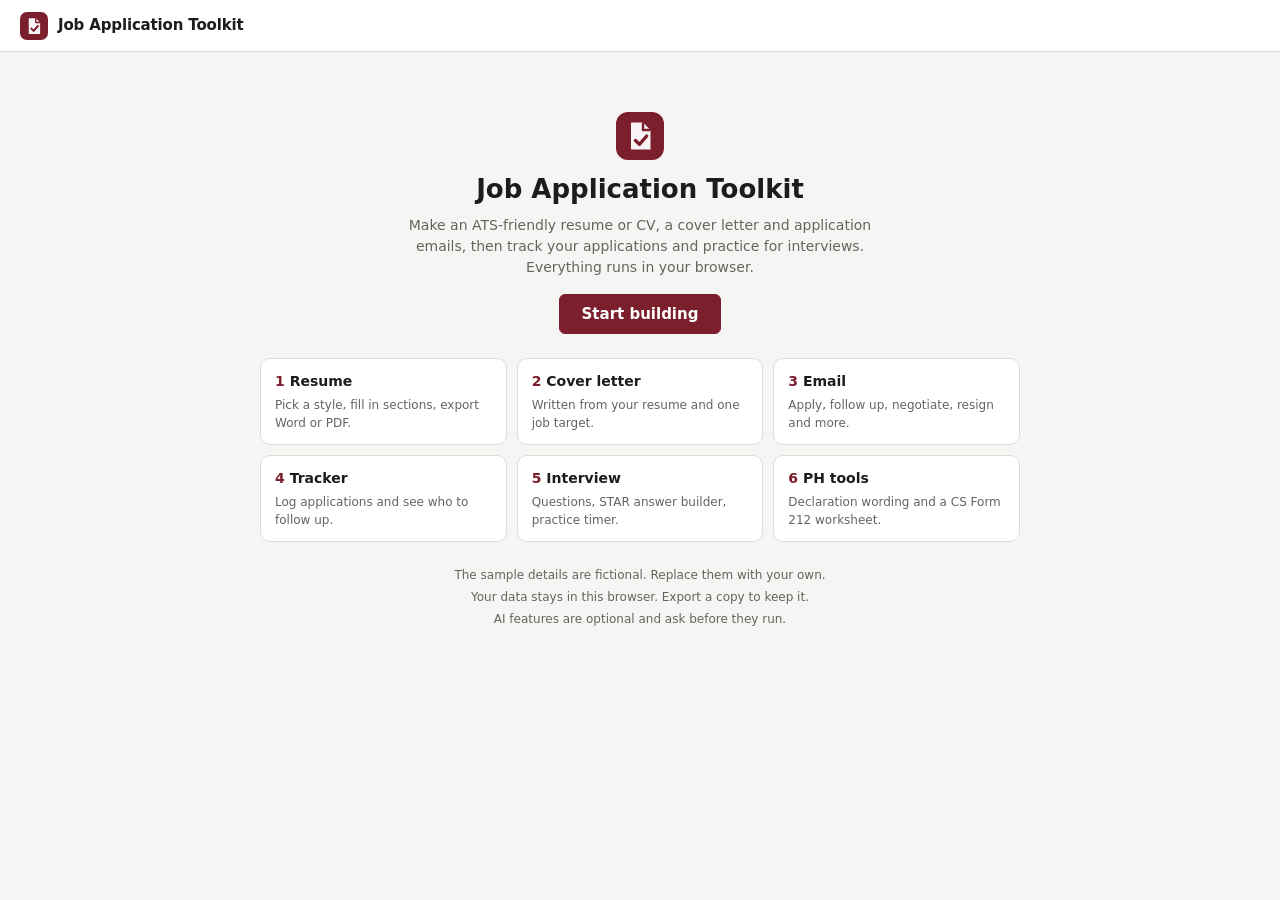
==== index.html @ 17fbb15e "added font selection and formatting options in resume builder" ====
<!DOCTYPE html>
<html lang="en">
<head>
<meta charset="utf-8">
<meta name="viewport" content="width=device-width,initial-scale=1">
<title>Job Application Toolkit</title>
<link rel="stylesheet" href="styles.css">
<link rel="icon" href="data:image/svg+xml,%3Csvg xmlns='http://www.w3.org/2000/svg' viewBox='0 0 32 32'%3E%3Crect width='32' height='32' rx='8' fill='%237a1f2b'/%3E%3Cpath d='M10 7h8l5 5v13H10z' fill='%23fff'/%3E%3Cpath d='M13 19l2.6 2.6L20.5 16' fill='none' stroke='%237a1f2b' stroke-width='2.2' stroke-linecap='round' stroke-linejoin='round'/%3E%3C/svg%3E">


</head>
<body>
<header class="top">
  <h1><svg class="logo" viewBox="0 0 32 32" width="28" height="28" aria-hidden="true"><rect width="32" height="32" rx="8" fill="var(--acc)"/><path d="M10 7h8l5 5v13H10z" fill="var(--on-acc)" opacity=".95"/><path d="M18 7v5h5" fill="none" stroke="var(--acc)" stroke-width="1.6" stroke-linejoin="round"/><path d="M13 19l2.6 2.6L20.5 16" fill="none" stroke="var(--acc)" stroke-width="2.2" stroke-linecap="round" stroke-linejoin="round"/></svg><span class="wm">Job<span> Application</span> Toolkit</span></h1>
  <nav class="tabs" id="tabs" aria-label="Sections"><button data-tab="resume" aria-current="page">Resume</button><button data-tab="cover">Cover letter</button><button data-tab="email">Email</button><button data-tab="tracker">Tracker</button><button data-tab="interview">Interview</button><button data-tab="ph">PH tools</button></nav>
  <button class="help" data-go="guide" aria-label="Open the guide">Guide</button>
</header>
<main id="paneGuide" class="wide" hidden>
  <div class="guide">
    <div class="hero">
      <svg viewBox="0 0 32 32" width="48" height="48" aria-hidden="true"><rect width="32" height="32" rx="8" fill="var(--acc)"/><path d="M10 7h8l5 5v13H10z" fill="var(--on-acc)" opacity=".95"/><path d="M18 7v5h5" fill="none" stroke="var(--acc)" stroke-width="1.6" stroke-linejoin="round"/><path d="M13 19l2.6 2.6L20.5 16" fill="none" stroke="var(--acc)" stroke-width="2.2" stroke-linecap="round" stroke-linejoin="round"/></svg>
      <h2>Job Application Toolkit</h2>
      <p>Make an ATS-friendly resume or CV, a cover letter and application emails, then track your applications and practice for interviews. Everything runs in your browser.</p>
      <button class="pri big" data-go="resume">Start building</button>
    </div>
    <ol class="tiles">
      <li><button data-go="resume"><b>Resume</b><span>Pick a style, fill in sections, export Word or PDF.</span></button></li>
      <li><button data-go="cover"><b>Cover letter</b><span>Written from your resume and one job target.</span></button></li>
      <li><button data-go="email"><b>Email</b><span>Apply, follow up, negotiate, resign and more.</span></button></li>
      <li><button data-go="tracker"><b>Tracker</b><span>Log applications and see who to follow up.</span></button></li>
      <li><button data-go="interview"><b>Interview</b><span>Questions, STAR answer builder, practice timer.</span></button></li>
      <li><button data-go="ph"><b>PH tools</b><span>Declaration wording and a CS Form 212 worksheet.</span></button></li>
    </ol>
    <ul class="notes">
      <li>The sample details are fictional. Replace them with your own.</li>
      <li>Your data stays in this browser. Export a copy to keep it.</li>
      <li>AI features are optional and ask before they run.</li>
    </ul>
  </div>
</main>
<main id="paneResume" data-view="edit" hidden>
  <div class="mtoggle" role="group" aria-label="View"><button data-view="edit" aria-pressed="true">Edit</button><button data-view="preview" aria-pressed="false">Preview</button></div>
  <div id="form"></div>
  <div class="side">
    <div class="bar"><span class="chip" id="chipR">&nbsp;</span><span class="sp"></span>
      <div class="menu"><button class="pri" data-menu aria-haspopup="true" aria-expanded="false">Export &#9662;</button><div class="pop" role="menu" hidden><button id="bDocx" role="menuitem">Word (.docx)</button><button id="bPdf" role="menuitem">PDF (.pdf)</button><button id="bTxt" role="menuitem">Plain text (.txt)</button><hr><button id="bCopy" role="menuitem">Copy text</button></div></div>
      <div class="menu"><button data-menu aria-haspopup="true" aria-expanded="false" aria-label="More actions">&#8943;</button><div class="pop" role="menu" hidden><button id="bSample" role="menuitem">Load sample</button><button id="bClear" role="menuitem">Clear all</button></div></div>
    </div>
    <div class="card checks" id="checkCard"><h2>ATS checklist</h2><div id="checks"></div>
      <details>
        <summary>Why this layout is ATS-safe</summary>
        <ul>
          <li>One column, no tables, text boxes, columns, icons, photos or graphics.</li>
          <li>Standard headings that parsers recognize (Education, Experience, Skills).</li>
          <li>Real bullets and right-aligned dates via a tab stop, not a table.</li>
          <li>Times New Roman or Arial at 11 pt, 0.75 in margins, plain text for contact details.</li>
          <li>Upload the .docx (or save it as PDF from Word) unless the employer says otherwise.</li>
        </ul>
      </details>
      <details>
        <summary>Philippine application tips</summary>
        <ul>
          <li>No photo needed. Images can break ATS parsing. If an employer asks for a 2x2 photo, attach it separately.</li>
          <li>Birth date, civil status and citizenship are common on Philippine resumes but optional. Share only what you are comfortable with.</li>
          <li>Applying to a government agency? Many require the Civil Service Commission's Personal Data Sheet (CS Form 212) in addition to a resume. Check the job posting for the current form.</li>
          <li>Letter (8.5 x 11 in, "short bond") and A4 are both common. Use what the employer asks for.</li>
        </ul>
      </details>
    </div>
    <div class="stage" id="stage"><div class="scaler" id="scaler"><div class="paper" id="paper"><div id="resume"></div><div class="pgline" id="pgline">bottom margin &mdash; page 1 ends</div></div></div></div>
  </div>
</main>
<main id="paneCover" data-view="edit" hidden>
  <div class="mtoggle" role="group" aria-label="View"><button data-view="edit" aria-pressed="true">Edit</button><button data-view="preview" aria-pressed="false">Preview</button></div>
  <div id="cForm"></div>
  <div class="side">
    <div class="bar"><span class="chip" id="chipC">&nbsp;</span><span class="sp"></span>
      <div class="menu"><button class="pri" data-menu aria-haspopup="true" aria-expanded="false">Export &#9662;</button><div class="pop" role="menu" hidden><button id="cDocx" role="menuitem">Word (.docx)</button><button id="cPdf" role="menuitem">PDF (.pdf)</button><button id="cTxt" role="menuitem">Plain text (.txt)</button><hr><button id="cCopy" role="menuitem">Copy text</button></div></div>
      <div class="menu"><button data-menu aria-haspopup="true" aria-expanded="false" aria-label="More actions">&#8943;</button><div class="pop" role="menu" hidden><button id="cSample" role="menuitem">Load sample</button><button id="cClear" role="menuitem">Clear</button></div></div>
    </div>
    <div class="card checks"><h2>Cover letter checklist</h2><div id="cChecks"></div></div>
    <div class="stage" id="cStage"><div class="scaler" id="cScaler"><div class="paper" id="cPaper"><div id="cBody"></div><div class="pgline" id="cPg">bottom margin &mdash; page 1 ends</div></div></div></div>
  </div>
</main>
<main id="paneEmail" data-view="edit" hidden>
  <div class="mtoggle" role="group" aria-label="View"><button data-view="edit" aria-pressed="true">Edit</button><button data-view="preview" aria-pressed="false">Preview</button></div>
  <div id="eForm"></div>
  <div class="side">
    <div class="bar"><span class="sp"></span>
      <button id="eCopyAll" class="pri">Copy email</button>
      <div class="menu"><button data-menu aria-haspopup="true" aria-expanded="false" aria-label="More actions">&#8943;</button><div class="pop" role="menu" hidden><button id="eCopySub" role="menuitem">Copy subject</button><button id="eCopyBody" role="menuitem">Copy body</button><button id="eTxt" role="menuitem">Download .txt</button><hr><button id="eSample" role="menuitem">Load sample</button><button id="eClear" role="menuitem">Clear</button></div></div>
    </div>
    <div class="card"><h2>Your email</h2><div id="eOut"></div></div>
    <div class="card checks"><h2>Email checklist</h2><div id="eChecks"></div></div>
  </div>
</main>
<main id="paneTracker" class="wide" hidden>
  <div style="display:flex;flex-direction:column;gap:12px">
    <div class="bar"><button id="tAdd" class="pri">+ Add application</button><span class="sp"></span>
      <div class="menu"><button data-menu aria-haspopup="true" aria-expanded="false" aria-label="More actions">More &#9662;</button><div class="pop" role="menu" hidden><button id="tFromJob" role="menuitem">Add current job target</button><button id="tSort" role="menuitem">Sort by follow-up date</button><button id="tCsv" role="menuitem">Download .csv</button><hr><button id="tSample" role="menuitem">Load sample</button><button id="tClear" role="menuitem">Clear all</button></div></div>
    </div>
    <div class="card"><h2>Overview</h2><div id="tSummary"></div></div>
    <div class="card" style="overflow:auto"><div id="tTable"></div></div>
  </div>
</main>
<main id="paneInterview" hidden>
  <div id="iForm"></div>
  <div class="side" id="iSide"></div>
</main>
<main id="panePh" hidden>
  <div id="pForm"></div>
  <div class="side" id="pSide"></div>
</main>
<input type="file" id="fImport" accept=".docx,.pdf,.txt" hidden>
<div class="toast" id="toast" role="status" aria-live="polite"></div>




<script src="jszip.min.js"></script>
<script src="jspdf.min.js"></script>
<script src="script.js"></script>
</body>
</html>
---- styles.css ----
/* Layout: slim app bar with tabs; editor column left, sticky preview/output column right; one accent, semantic colors separate. */
:root{--bg:#f5f5f3;--card:#fff;--sunk:#fafaf8;--stage:#e7e6e1;--hover:#f0efeb;--ink:#1c1c1a;--mute:#65645e;--line:#dddcd5;--acc:#7a1f2b;--acc-soft:#f6e6e8;--on-acc:#fff;--ok:#2d6a4f;--warn:#9a6700;--bad:#b42318;--due:#fff4e0;--ring:#c27c86;--shadow:0 1px 2px rgba(0,0,0,.06),0 4px 16px rgba(0,0,0,.08);color-scheme:light}
@media(prefers-color-scheme:dark){:root:not([data-theme="light"]){--bg:#161517;--card:#201f22;--sunk:#1a191c;--stage:#111012;--hover:#2a292d;--ink:#eceae6;--mute:#a09ea6;--line:#37353a;--acc:#e8a0a9;--acc-soft:#3a2428;--on-acc:#2a0d12;--ok:#5fc08f;--warn:#e0a63b;--bad:#f07a6e;--due:#3a2f1a;--ring:#a8626c;--shadow:0 1px 2px rgba(0,0,0,.4),0 4px 16px rgba(0,0,0,.5);color-scheme:dark}}
:root[data-theme="dark"]{--bg:#161517;--card:#201f22;--sunk:#1a191c;--stage:#111012;--hover:#2a292d;--ink:#eceae6;--mute:#a09ea6;--line:#37353a;--acc:#e8a0a9;--acc-soft:#3a2428;--on-acc:#2a0d12;--ok:#5fc08f;--warn:#e0a63b;--bad:#f07a6e;--due:#3a2f1a;--ring:#a8626c;--shadow:0 1px 2px rgba(0,0,0,.4),0 4px 16px rgba(0,0,0,.5);color-scheme:dark}
*{box-sizing:border-box}
[hidden]{display:none!important}
body{margin:0;background:var(--bg);color:var(--ink);font:14px/1.5 system-ui,-apple-system,"Segoe UI",Roboto,sans-serif;-webkit-font-smoothing:antialiased}
:focus-visible{outline:2px solid var(--acc);outline-offset:2px}
/* app bar */
header.top{display:flex;align-items:center;gap:24px;padding:0 20px;height:52px;background:var(--card);border-bottom:1px solid var(--line);position:sticky;top:0;z-index:10}
h1{font-size:15px;font-weight:700;margin:0;white-space:nowrap;letter-spacing:-.01em;display:flex;align-items:center;gap:10px}
.logo{flex:none;display:block}
.tabs{display:flex;gap:2px;height:100%;overflow-x:auto;scrollbar-width:none}
.tabs::-webkit-scrollbar{display:none}
.tabs button{border:0;border-bottom:2px solid transparent;border-radius:0;background:none;padding:0 12px;height:100%;font-weight:500;color:var(--mute);white-space:nowrap}
.tabs button:hover{color:var(--ink);background:none}
.tabs button[aria-current="page"]{color:var(--acc);border-bottom-color:var(--acc);font-weight:600}
/* controls */
button{font:inherit;border:1px solid var(--line);background:var(--card);border-radius:6px;padding:0 12px;min-height:32px;cursor:pointer;color:var(--ink)}
button:hover{background:var(--hover)}
button.pri{background:var(--acc);border-color:var(--acc);color:var(--on-acc);font-weight:600}
button.pri:hover{filter:brightness(1.08);background:var(--acc)}
button:disabled{opacity:.4;cursor:not-allowed}
button[data-act="add"]{border-style:dashed;color:var(--mute);width:100%;background:none}
button[data-act="add"]:hover{color:var(--ink);background:var(--hover)}
input,textarea,select{font:inherit;color:var(--ink);padding:6px 9px;min-height:34px;border:1px solid var(--line);border-radius:6px;width:100%;background:var(--card)}
textarea{resize:vertical;line-height:1.45}
input:focus,textarea:focus,select:focus{outline:2px solid var(--ring);outline-offset:0;border-color:var(--acc)}
.f{display:flex;flex-direction:column;gap:4px;font-size:12px;color:var(--mute);font-weight:500}
.f.full{grid-column:1/-1}
.grid{display:grid;grid-template-columns:1fr 1fr;gap:10px}
.hint{font-size:12px;color:var(--mute);margin:0 0 10px}
.status{font-size:12px;color:var(--mute);margin-top:8px;min-height:16px;white-space:pre-wrap}
.toolbar{display:flex;flex-wrap:wrap;gap:8px}
/* page layout */
main{display:grid;grid-template-columns:minmax(340px,460px) minmax(0,1fr);gap:20px;padding:20px;max-width:1360px;margin:0 auto;align-items:start}
main.wide{grid-template-columns:minmax(0,1fr)}
.side{display:flex;flex-direction:column;gap:12px;min-width:0}
.fmtbar{display:flex;align-items:center;gap:6px;position:sticky;top:52px;z-index:4;background:var(--bg);padding:6px 0;font-size:12px;color:var(--mute);font-weight:500}
.fmtbar button{width:32px;padding:0;color:var(--ink)}
.fmtbar small{font-size:12px;margin-left:4px}
.mtoggle{display:none;grid-column:1/-1;border:1px solid var(--line);border-radius:8px;padding:2px;background:var(--card)}
.mtoggle button{flex:1;border:0;border-radius:6px;background:none;min-height:34px;color:var(--mute);font-weight:500}
.mtoggle button[aria-pressed="true"]{background:var(--acc-soft);color:var(--acc);font-weight:600}
/* action bar + menus */
.bar{display:flex;align-items:center;gap:8px;flex-wrap:wrap;position:sticky;top:52px;z-index:5;background:var(--bg);padding:6px 0}
.bar .sp{flex:1}
.chip{font-size:12px;font-weight:600;padding:3px 10px;border-radius:999px;background:var(--acc-soft);color:var(--mute);white-space:nowrap}
.chip.ok{color:var(--ok)}.chip.bad{color:var(--bad)}.chip.warn{color:var(--warn)}
.menu{position:relative}
.pop{position:absolute;right:0;top:calc(100% + 4px);min-width:200px;background:var(--card);border:1px solid var(--line);border-radius:8px;box-shadow:var(--shadow);padding:4px;z-index:30;display:flex;flex-direction:column}
.pop button{border:0;background:none;text-align:left;border-radius:5px;padding:7px 10px;font-weight:500}
.pop button:hover{background:var(--hover)}
.pop hr{border:0;border-top:1px solid var(--line);margin:4px 0;width:100%}
/* panels and accordions */
.card,.acc{background:var(--card);border:1px solid var(--line);border-radius:10px}
.card{padding:14px 16px}
.card h2{font-size:13px;font-weight:600;margin:0 0 10px}
#form,#cForm,#eForm,#iForm,#pForm,#iSide,#pSide{display:flex;flex-direction:column;gap:10px}
.acc>summary{list-style:none;display:flex;align-items:center;gap:8px;padding:11px 14px;cursor:pointer;font-size:13px;font-weight:600;border-radius:10px;user-select:none}
.acc>summary::-webkit-details-marker{display:none}
.acc>summary::before{content:"";width:7px;height:7px;border-right:2px solid var(--mute);border-bottom:2px solid var(--mute);transform:rotate(-45deg);transition:transform .15s;flex:none;margin:0 3px 0 2px}
.acc[open]>summary::before{transform:rotate(45deg)}
.acc>summary:hover{background:var(--hover)}
.acc>summary .meta{margin-left:auto;font-weight:500;font-size:12px;color:var(--mute);background:var(--acc-soft);border-radius:999px;padding:0 8px}
.acc>.body{padding:2px 14px 14px;display:flex;flex-direction:column;gap:10px}
.acc>.body>*{margin:0}
.acc>.body .hint{margin:0}
.entry{border:1px solid var(--line);border-radius:8px;padding:10px;background:var(--sunk)}
.ehead{display:flex;justify-content:space-between;align-items:center;margin-bottom:8px;font-size:12px;color:var(--mute);gap:8px}
.ehead strong{color:var(--ink);overflow:hidden;text-overflow:ellipsis;white-space:nowrap;font-size:13px}
.mini{display:flex;gap:2px;flex:none}
.mini button{width:28px;min-height:28px;padding:0;border-color:transparent;background:none;color:var(--mute);font-size:15px;line-height:1}
.mini button:hover{background:var(--hover);color:var(--ink)}
details:not(.acc){font-size:12px;color:var(--mute)}
details:not(.acc)>summary{cursor:pointer;padding:3px 0}
details ul{margin:6px 0 0;padding-left:18px}
/* checklist */
.checks ul{list-style:none;margin:0;padding:0;font-size:13px}
.checks li{display:flex;gap:8px;padding:3px 0}
.checks .dot{flex:none;width:18px;height:18px;border-radius:50%;color:var(--card);font-size:11px;font-weight:700;display:grid;place-items:center;margin-top:1px}
.dot.ok{background:var(--ok)}.dot.warn{background:var(--warn)}.dot.bad{background:var(--bad)}
.checks .okline{display:flex;gap:8px;align-items:center;font-size:13px;margin:0}
.checks details{margin-top:6px}
/* paper preview (always a white sheet) */
.stage{background:var(--stage);border-radius:10px;padding:12px;overflow:hidden}
.scaler{position:relative}
.paper{padding:72px;background:#fff;box-shadow:0 1px 6px rgba(0,0,0,.25);font-family:var(--rfont,"Times New Roman",Times,"Liberation Serif",serif);font-size:11pt;line-height:1.15;color:#000;position:absolute;top:0;left:0;transform-origin:0 0}
.pgline{position:absolute;left:0;right:0;border-top:1px dashed #c9c6bb;font:10px system-ui,sans-serif;color:#a5a298;text-align:right;padding:1px 8px 0}
.pgline.over{border-color:#b42318;color:#b42318}
.r-name{text-align:center;font-weight:700;font-size:14pt}
.r-contact{text-align:center;font-size:10pt}
.r-h{font-weight:700;border-bottom:1px solid #000;margin:8pt 0 2pt}
.r-entry{margin-top:4pt}
.r-row{display:flex;justify-content:space-between;gap:12px}
.r-row span:last-child{white-space:nowrap;text-align:right}
.r-entry ul{margin:0;padding-left:18pt}
.r-skill{margin-top:1pt}
.r-foot{margin-top:8pt;font-style:italic;font-size:10pt}
.l-date{margin-top:12pt}.l-rec{margin-top:12pt}.l-sal{margin-top:12pt}.l-p{margin-top:8pt}.l-close{margin-top:12pt}.l-sig{margin-top:24pt}
/* email, tracker, interview */
.mail{border:1px solid var(--line);border-radius:8px;background:var(--card);overflow:hidden}
.mrow{padding:8px 12px;border-bottom:1px solid var(--line);font-size:13px;word-break:break-word}
.mbody{padding:12px;white-space:pre-wrap;font-size:14px;line-height:1.55}
.tt{width:100%;border-collapse:collapse;font-size:13px}
.tt th{text-align:left;font-size:11px;font-weight:600;color:var(--mute);padding:6px;border-bottom:1px solid var(--line);white-space:nowrap}
.tt td{padding:4px;border-bottom:1px solid var(--line);vertical-align:middle}
.tt input,.tt select{padding:4px 6px;font-size:13px;min-height:30px}
.tt tr.due td{background:var(--due)}
.badge{display:inline-block;font-size:11px;font-weight:600;padding:1px 8px;border-radius:999px;background:var(--acc-soft);color:var(--acc);white-space:nowrap}
.badge.due{background:var(--due);color:var(--warn)}
.chips{display:flex;flex-wrap:wrap;gap:6px}
.pre{white-space:pre-wrap;font:12px/1.5 ui-monospace,Menlo,Consolas,monospace;background:var(--sunk);border:1px solid var(--line);border-radius:6px;padding:10px;max-height:420px;overflow:auto}
.qcard{border:1px solid var(--line);border-radius:8px;padding:10px;margin-bottom:8px;background:var(--sunk)}
.qcard .cat{font-size:11px;color:var(--acc);font-weight:600}
.qcard .q{font-weight:600;margin:2px 0}
.qcard .tip{font-size:13px;color:var(--mute)}
.big{font-size:18px;font-weight:600;line-height:1.35}
.timer{font:600 22px ui-monospace,Menlo,monospace;font-variant-numeric:tabular-nums}
.toast{position:fixed;bottom:20px;left:50%;transform:translateX(-50%);background:var(--ink);color:var(--bg);padding:9px 16px;border-radius:8px;font-size:13px;opacity:0;pointer-events:none;transition:opacity .2s;z-index:50;max-width:calc(100vw - 32px)}
.toast.show{opacity:1}
.help{margin-left:auto}
.guide{max-width:760px;margin:24px auto;display:flex;flex-direction:column;gap:24px}
.guide .hero{display:flex;flex-direction:column;align-items:center;text-align:center;gap:10px;padding:16px 0 0}
.guide .hero h2{font-size:26px;line-height:1.2;margin:4px 0 0;text-wrap:balance}
.guide .hero p{margin:0 0 6px;color:var(--mute);max-width:56ch}
button.big{min-height:40px;padding:0 22px;font-size:15px}
.tiles{list-style:none;margin:0;padding:0;display:grid;grid-template-columns:repeat(3,1fr);gap:10px;counter-reset:s}
.tiles li{counter-increment:s}
.tiles button{width:100%;height:100%;text-align:left;display:flex;flex-direction:column;gap:4px;padding:12px 14px;border-radius:10px;min-height:0}
.tiles button b::before{content:counter(s) "  ";color:var(--acc)}
.tiles button span{font-size:12px;color:var(--mute)}
.notes{list-style:none;margin:0;padding:0;display:flex;flex-direction:column;gap:4px;font-size:12px;color:var(--mute);text-align:center}
.landing .tabs,.landing .help{display:none}
@media(max-width:700px){.tiles{grid-template-columns:1fr 1fr}}
@media(max-width:420px){.tiles{grid-template-columns:1fr}}
.overlay{position:fixed;inset:0;background:rgba(0,0,0,.45);display:grid;place-items:center;z-index:60;padding:16px}
.dlg{background:var(--card);border:1px solid var(--line);border-radius:12px;padding:20px;max-width:420px;width:100%;box-shadow:var(--shadow);display:flex;flex-direction:column;gap:12px}
.dlg h2{margin:0;font-size:16px}.dlg p{margin:0}
a.btn{display:inline-flex;align-items:center;min-height:32px;padding:0 12px;border:1px solid var(--line);border-radius:6px;color:var(--ink);text-decoration:none;font-weight:500;background:var(--card)}
button.danger{background:var(--bad);border-color:var(--bad);color:#fff;font-weight:600}
button.danger:hover{background:var(--bad);filter:brightness(1.1)}
a.btn.pri{background:var(--acc);border-color:var(--acc);color:var(--on-acc);font-weight:600}
@media(prefers-reduced-motion:reduce){*{transition:none!important}}
@media(max-width:900px){
  header.top{gap:12px;padding:0 16px}
  main{grid-template-columns:minmax(0,1fr);padding:16px;gap:12px}
  .mtoggle{display:flex}
  main[data-view="edit"]>.side{display:none}
  main[data-view="preview"]>#form,main[data-view="preview"]>#cForm,main[data-view="preview"]>#eForm{display:none}
  h1 .wm span{display:none}
}
@media(max-width:560px){.grid{grid-template-columns:1fr}input,textarea,select{font-size:16px}}
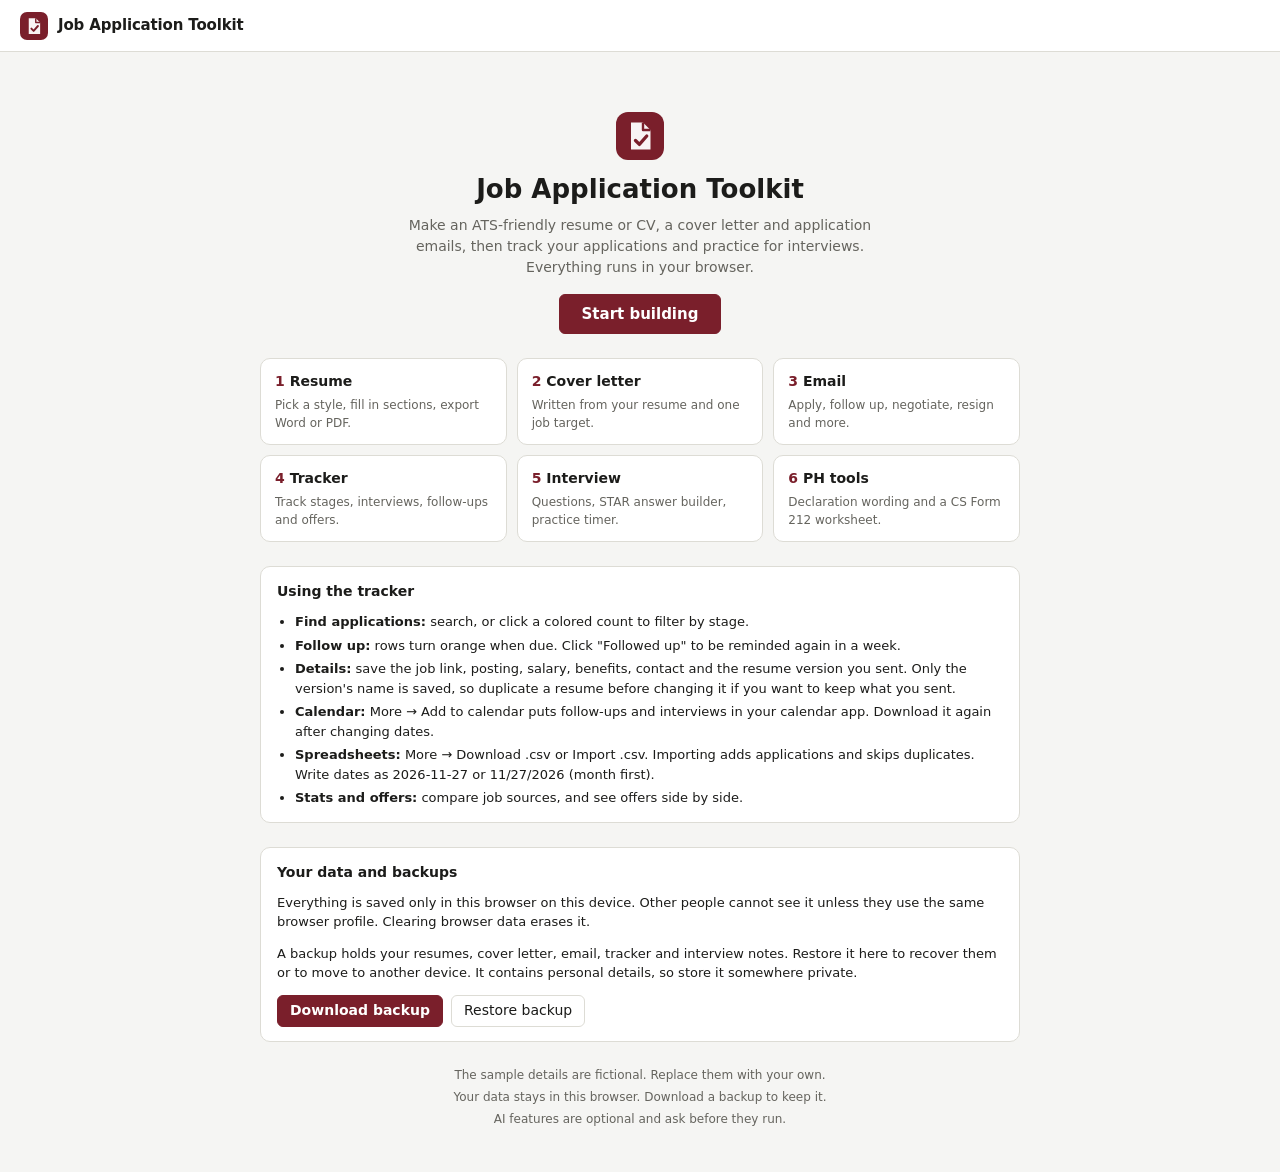
==== commit 48384083: "feat: enhance tracker with detailed offers comparison and backup functionality" ====
--- a/index.html
+++ b/index.html
@@ -27,13 +27,28 @@
       <li><button data-go="resume"><b>Resume</b><span>Pick a style, fill in sections, export Word or PDF.</span></button></li>
       <li><button data-go="cover"><b>Cover letter</b><span>Written from your resume and one job target.</span></button></li>
       <li><button data-go="email"><b>Email</b><span>Apply, follow up, negotiate, resign and more.</span></button></li>
-      <li><button data-go="tracker"><b>Tracker</b><span>Log applications and see who to follow up.</span></button></li>
+      <li><button data-go="tracker"><b>Tracker</b><span>Track stages, interviews, follow-ups and offers.</span></button></li>
       <li><button data-go="interview"><b>Interview</b><span>Questions, STAR answer builder, practice timer.</span></button></li>
       <li><button data-go="ph"><b>PH tools</b><span>Declaration wording and a CS Form 212 worksheet.</span></button></li>
     </ol>
+    <section class="card gcard"><h2>Using the tracker</h2>
+      <ul>
+        <li><b>Find applications:</b> search, or click a colored count to filter by stage.</li>
+        <li><b>Follow up:</b> rows turn orange when due. Click "Followed up" to be reminded again in a week.</li>
+        <li><b>Details:</b> save the job link, posting, salary, benefits, contact and the resume version you sent. Only the version's name is saved, so duplicate a resume before changing it if you want to keep what you sent.</li>
+        <li><b>Calendar:</b> More &rarr; Add to calendar puts follow-ups and interviews in your calendar app. Download it again after changing dates.</li>
+        <li><b>Spreadsheets:</b> More &rarr; Download .csv or Import .csv. Importing adds applications and skips duplicates. Write dates as 2026-11-27 or 11/27/2026 (month first).</li>
+        <li><b>Stats and offers:</b> compare job sources, and see offers side by side.</li>
+      </ul>
+    </section>
+    <section class="card gcard"><h2>Your data and backups</h2>
+      <p>Everything is saved only in this browser on this device. Other people cannot see it unless they use the same browser profile. Clearing browser data erases it.</p>
+      <p>A backup holds your resumes, cover letter, email, tracker and interview notes. Restore it here to recover them or to move to another device. It contains personal details, so store it somewhere private.</p>
+      <div class="toolbar"><button id="gBackup" class="pri">Download backup</button><button id="gRestore">Restore backup</button></div>
+    </section>
     <ul class="notes">
       <li>The sample details are fictional. Replace them with your own.</li>
-      <li>Your data stays in this browser. Export a copy to keep it.</li>
+      <li>Your data stays in this browser. Download a backup to keep it.</li>
       <li>AI features are optional and ask before they run.</li>
     </ul>
   </div>
@@ -96,11 +111,13 @@
 </main>
 <main id="paneTracker" class="wide" hidden>
   <div style="display:flex;flex-direction:column;gap:12px">
-    <div class="bar"><button id="tAdd" class="pri">+ Add application</button><span class="sp"></span>
-      <div class="menu"><button data-menu aria-haspopup="true" aria-expanded="false" aria-label="More actions">More &#9662;</button><div class="pop" role="menu" hidden><button id="tFromJob" role="menuitem">Add current job target</button><button id="tSort" role="menuitem">Sort by follow-up date</button><button id="tCsv" role="menuitem">Download .csv</button><hr><button id="tSample" role="menuitem">Load sample</button><button id="tClear" role="menuitem">Clear all</button></div></div>
+    <div class="bar"><button id="tAdd" class="pri">+ Add application</button><input type="search" id="tSearch" placeholder="Search applications" aria-label="Search applications" autocomplete="off"><span class="sp"></span>
+      <div class="menu"><button data-menu aria-haspopup="true" aria-expanded="false" aria-label="More actions">More &#9662;</button><div class="pop" role="menu" hidden><button id="tFromJob" role="menuitem">Add current job target</button><button id="tSort" role="menuitem">Sort by follow-up date</button><button id="tIcs" role="menuitem">Add to calendar (.ics)</button><button id="tCsv" role="menuitem">Download .csv</button><button id="tImport" role="menuitem">Import .csv</button><hr><button id="tSample" role="menuitem">Load sample</button><button id="tClear" role="menuitem">Clear all</button></div></div>
     </div>
     <div class="card"><h2>Overview</h2><div id="tSummary"></div></div>
-    <div class="card" style="overflow:auto"><div id="tTable"></div></div>
+    <details class="card" id="tStatsCard"><summary>Stats by job source</summary><div id="tStats"></div></details>
+    <details class="card" id="tOffersCard"><summary>Compare offers</summary><div id="tOffers"></div></details>
+    <div class="card" id="tCard"><div id="tTable"></div></div>
   </div>
 </main>
 <main id="paneInterview" hidden>
@@ -112,6 +129,8 @@
   <div class="side" id="pSide"></div>
 </main>
 <input type="file" id="fImport" accept=".docx,.pdf,.txt" hidden>
+<input type="file" id="fCsv" accept=".csv,text/csv" hidden>
+<input type="file" id="fRestore" accept=".json,application/json" hidden>
 <div class="toast" id="toast" role="status" aria-live="polite"></div>
 
 
--- a/styles.css
+++ b/styles.css
@@ -102,11 +102,6 @@
 .mail{border:1px solid var(--line);border-radius:8px;background:var(--card);overflow:hidden}
 .mrow{padding:8px 12px;border-bottom:1px solid var(--line);font-size:13px;word-break:break-word}
 .mbody{padding:12px;white-space:pre-wrap;font-size:14px;line-height:1.55}
-.tt{width:100%;border-collapse:collapse;font-size:13px}
-.tt th{text-align:left;font-size:11px;font-weight:600;color:var(--mute);padding:6px;border-bottom:1px solid var(--line);white-space:nowrap}
-.tt td{padding:4px;border-bottom:1px solid var(--line);vertical-align:middle}
-.tt input,.tt select{padding:4px 6px;font-size:13px;min-height:30px}
-.tt tr.due td{background:var(--due)}
 .badge{display:inline-block;font-size:11px;font-weight:600;padding:1px 8px;border-radius:999px;background:var(--acc-soft);color:var(--acc);white-space:nowrap}
 .badge.due{background:var(--due);color:var(--warn)}
 .chips{display:flex;flex-wrap:wrap;gap:6px}
@@ -151,3 +146,139 @@
   h1 .wm span{display:none}
 }
 @media(max-width:560px){.grid{grid-template-columns:1fr}input,textarea,select{font-size:16px}}
+/* Tracker status filters. --neon is the bright color; --ink-on is the darker text that stays readable on white. */
+.chips button.badge{--neon:#f5f5f5;--ink-on:#333333;--chip-text:var(--ink-on);--chip-line:var(--neon);min-height:28px;padding:0 10px;font-family:inherit;color:var(--chip-text);border:1px solid var(--chip-line);background:color-mix(in srgb,var(--neon) 14%,transparent)}
+.tt select[data-status]{--neon:#a8b8c8;--ink-on:#40525f;--chip-text:var(--ink-on);color:var(--chip-text);border-color:var(--neon);background-color:color-mix(in srgb,var(--neon) 9%,var(--card));font-weight:600}
+.tt select[data-status] option{color:var(--ink);background:var(--card);font-weight:400}
+.chips [data-tf="all"]{--chip-line:#9a9a9a}
+.tt select[data-status="Wishlist"],.chips button.badge[data-tf="Wishlist"]{--neon:#b388ff;--ink-on:#5b2db8}
+.tt select[data-status="Applied"],.chips button.badge[data-tf="Applied"]{--neon:#3da9ff;--ink-on:#0a529b}
+.tt select[data-status="Assessment"],.chips button.badge[data-tf="Assessment"]{--neon:#00e5ff;--ink-on:#00606e}
+.tt select[data-status="Interview"],.chips button.badge[data-tf="Interview"]{--neon:#fff03d;--ink-on:#665700}
+.tt select[data-status="Final interview"],.chips button.badge[data-tf="Final interview"]{--neon:#ff4fd8;--ink-on:#9c1079}
+.tt select[data-status="Offer"],.chips button.badge[data-tf="Offer"]{--neon:#39ff14;--ink-on:#12610a}
+.tt select[data-status="Rejected"],.chips button.badge[data-tf="Rejected"]{--neon:#ff4d6a;--ink-on:#a80026}
+.tt select[data-status="Withdrawn"],.chips button.badge[data-tf="Withdrawn"]{--neon:#a8b8c8;--ink-on:#40525f}
+.chips button.badge[data-tf="due"]{--neon:#ff9100;--ink-on:#824100}
+.chips button.badge.zero{border-color:color-mix(in srgb,var(--chip-line) 45%,transparent);background:color-mix(in srgb,var(--neon) 7%,transparent)}
+.chips button.badge:hover{border-color:var(--chip-line);background:color-mix(in srgb,var(--neon) 28%,transparent)}
+.chips button.badge[aria-pressed="true"]{background:var(--neon);color:#111;border-color:var(--chip-text);box-shadow:0 0 0 1px var(--chip-text),0 0 8px var(--neon)}
+@media(prefers-color-scheme:dark){:root:not([data-theme="light"]) .chips button.badge,:root:not([data-theme="light"]) .tt select[data-status]{--chip-text:var(--neon);--chip-line:var(--neon)}}
+:root[data-theme="dark"] .chips button.badge,:root[data-theme="dark"] .tt select[data-status]{--chip-text:var(--neon);--chip-line:var(--neon)}
+/* ===== Tracker layout. Spacing: 8px inside groups, 12px between groups, 16px card padding. ===== */
+#paneTracker .card{padding:16px}
+#paneTracker .bar button,#tSearch{height:36px;min-height:36px}
+#tSearch{width:260px;max-width:100%}
+.upcoming{margin-bottom:12px;font-size:13px}
+.upcoming ul{list-style:none;margin:4px 0 0;padding:0}
+#tSummary>.hint{margin:12px 0 0}
+#tStatsCard>summary{cursor:pointer;font-size:13px;font-weight:600}
+#tStatsCard[open]>summary{margin-bottom:12px}
+#tStats>.hint:not(:only-child){margin-top:12px!important}
+.stats-wrap{overflow-x:auto}
+.stats{width:100%;table-layout:fixed;border-collapse:collapse;font-size:13px}
+.stats th,.stats td{padding:6px 8px;border-bottom:1px solid var(--line);text-align:right;vertical-align:top}
+.stats th:first-child{width:32%;padding-left:0;text-align:left;overflow-wrap:anywhere}
+.stats th:last-child,.stats td:last-child{padding-right:0}
+.stats thead th{font-size:11px;color:var(--mute)}
+.stats tfoot th,.stats tfoot td{font-weight:700;border-bottom:0}
+.stats small{color:var(--mute);white-space:nowrap}
+/* Applications: fields share one set of columns, and the buttons get their own line underneath. */
+#tTable>.hint:only-child{margin:0}
+.tt,.tt thead,.tt tbody{display:block;width:100%;font-size:13px}
+.tt tr{display:grid;grid-template-columns:minmax(0,1.2fr) minmax(0,1.2fr) 148px 200px 148px minmax(256px,1.4fr);gap:8px;align-items:start}
+.tt th{padding:0 0 8px;text-align:left;font-size:11px;font-weight:600;color:var(--mute);white-space:nowrap}
+.tt th:last-child{display:none}
+.tt thead tr{padding:0 8px;border-bottom:1px solid var(--line)}
+.tt td{display:block;min-width:0;padding:0}
+.tt input,.tt select{height:34px;min-height:34px;padding:4px 8px;font-size:13px}
+.tt input[type="datetime-local"]{display:block;margin-top:8px}
+.tt tbody tr{padding:12px 8px;border-bottom:1px solid var(--line)}
+.tt tbody tr:last-child{border-bottom:0}
+.tt tbody tr.due{background:var(--due)}
+.tt td.c-actions{grid-column:1/-1;display:grid;grid-template-columns:subgrid}
+/* The buttons sit under Notes and share its width. Details takes only the space the others leave. */
+.t-actions{grid-column:1/-1;display:grid;grid-template-columns:subgrid;align-items:center;gap:8px}
+.t-btns{grid-column:6;grid-row:1;display:grid;grid-template-columns:minmax(0,1fr) max-content 34px;gap:8px}
+.t-actions button{white-space:nowrap;height:34px;padding:0 8px;font-size:13px}
+.t-actions [data-ta="del"]{padding:0}
+.t-due{grid-column:1/5;grid-row:1;display:flex;flex-wrap:wrap;align-items:center;gap:8px}
+.tt tbody tr:has(+tr.t-det){border-bottom:0}
+.tt tbody tr.t-det{display:block;padding:16px;background:var(--sunk)}
+.t-det .grid{grid-template-columns:repeat(3,minmax(0,1fr));gap:12px}
+.t-det .grid>.full{grid-column:1/-1}
+.t-det textarea{height:auto}
+.t-link:empty{display:none}
+@media(max-width:1100px){
+  .tt tr{grid-template-columns:minmax(0,1fr) minmax(0,1fr) 132px 192px 132px minmax(256px,1fr)}
+}
+@media(max-width:980px){
+  #paneTracker .chips{display:grid;grid-template-columns:repeat(5,minmax(0,1fr));gap:8px}
+}
+/* The interview time sits on the same line as the buttons, so every row is the same height.
+   The "Follow up now" message and the buttons leave the Status column free for it. */
+@media(min-width:1041px){
+  .tt tbody tr:has([data-t="interview"])>td:nth-child(1){grid-column:1;grid-row:1}
+  .tt tbody tr:has([data-t="interview"])>td:nth-child(2){grid-column:2;grid-row:1}
+  .tt tbody tr:has([data-t="interview"])>td:nth-child(3){grid-column:3;grid-row:1}
+  .tt tbody tr:has([data-t="interview"])>td:nth-child(5){grid-column:5;grid-row:1}
+  .tt tbody tr:has([data-t="interview"])>td:nth-child(6){grid-column:6;grid-row:1}
+  .tt tbody tr:has([data-t="interview"])>.c-status{grid-column:4;grid-row:1/span 2}
+  .tt tbody tr:has([data-t="interview"])>.c-actions{grid-column:1/-1;grid-row:2;pointer-events:none}
+  .tt tbody tr:has([data-t="interview"])>.c-actions :is(.t-due,.t-btns){pointer-events:auto}
+  .t-due{grid-column:1/4}
+}
+/* Narrow screens: each application becomes a card, so nothing scrolls sideways. */
+@media(max-width:1040px){
+  #paneTracker .bar .sp{order:1}
+  #paneTracker .bar .menu{order:2}
+  #tCard:has(.tt){padding:0;border:0;background:none}
+  .tt thead{display:none}
+  .tt tbody tr:not(.t-det){grid-template-columns:minmax(0,1fr) minmax(0,1fr);gap:12px;padding:16px;border:1px solid var(--line);border-radius:10px;margin-top:12px;background:var(--card)}
+  .tt tbody tr:first-child:not(.t-det){margin-top:0}
+  .tt tbody tr.due:not(.t-det){background:var(--due)}
+  .tt td[data-label]::before{content:attr(data-label);display:block;margin-bottom:4px;font-size:11px;font-weight:600;color:var(--mute)}
+  .tt td.c-wide{grid-column:1/-1}
+  /* Status comes before the two dates, so the dates sit side by side. */
+  .tt td.c-applied,.tt td.c-follow{order:1}
+  .tt td.c-wide:nth-child(n+6){order:2}
+  .tt input,.tt select{height:40px;min-height:40px;font-size:16px}
+  .t-actions button{height:40px;min-height:40px}
+  .tt td.c-actions{display:block}
+  .t-actions{display:flex;flex-direction:column;align-items:stretch}
+  .t-btns{grid-template-columns:104px max-content 40px;justify-content:end}
+  .t-due:empty{display:none}
+  .t-det .grid{grid-template-columns:minmax(0,1fr) minmax(0,1fr)}
+  .tt tbody tr.t-det{border:1px solid var(--line);border-top:0;border-radius:0 0 10px 10px}
+  .tt tbody tr:has(+tr.t-det):not(.t-det){border-radius:10px 10px 0 0;border-bottom:1px solid var(--line)}
+}
+@media(max-width:560px){
+  #tSearch{order:3;flex-basis:100%}
+  #paneTracker .chips{grid-template-columns:minmax(0,1fr) minmax(0,1fr)}
+  .t-det .grid{grid-template-columns:minmax(0,1fr)}
+  .stats{table-layout:auto;font-size:12px}
+  .stats th,.stats td{padding:5px 3px}
+  .stats th:first-child{width:auto}
+  .stats thead th{font-size:10px}
+  .stats small{display:block}
+}
+@media(max-width:359px){
+  .tt td.c-applied,.tt td.c-follow{grid-column:1/-1}
+}
+/* Compare offers, details panel additions and guide cards */
+#tOffersCard>summary{cursor:pointer;font-size:13px;font-weight:600}
+#tOffersCard[open]>summary{margin-bottom:12px}
+#tOffers>.hint{margin:0}
+#tOffers>.offers-wrap+.hint{margin-top:12px}
+.offers-wrap{overflow-x:auto}
+.offers{width:100%;table-layout:fixed;min-width:calc(112px + var(--offer-min,160px));border-collapse:collapse;font-size:13px}
+.offers th,.offers td{line-height:20px;padding:8px;border-bottom:1px solid var(--line);text-align:left;vertical-align:top;overflow-wrap:anywhere;white-space:pre-wrap}
+.offers tr>:first-child{width:112px;padding-left:0;font-size:11px;color:var(--mute)}
+.offers td.none{color:var(--mute)}
+.t-det .grid>.wide2{grid-column:span 2}
+@media(max-width:1040px){.t-det .grid>.wide2{grid-column:1/-1}}
+.gcard h2{font-size:14px}
+.gcard p,.gcard ul{margin:0 0 12px;font-size:13px}
+.gcard ul{padding-left:18px;margin-bottom:0}
+.gcard li+li{margin-top:4px}
+.gcard .toolbar{margin:0}
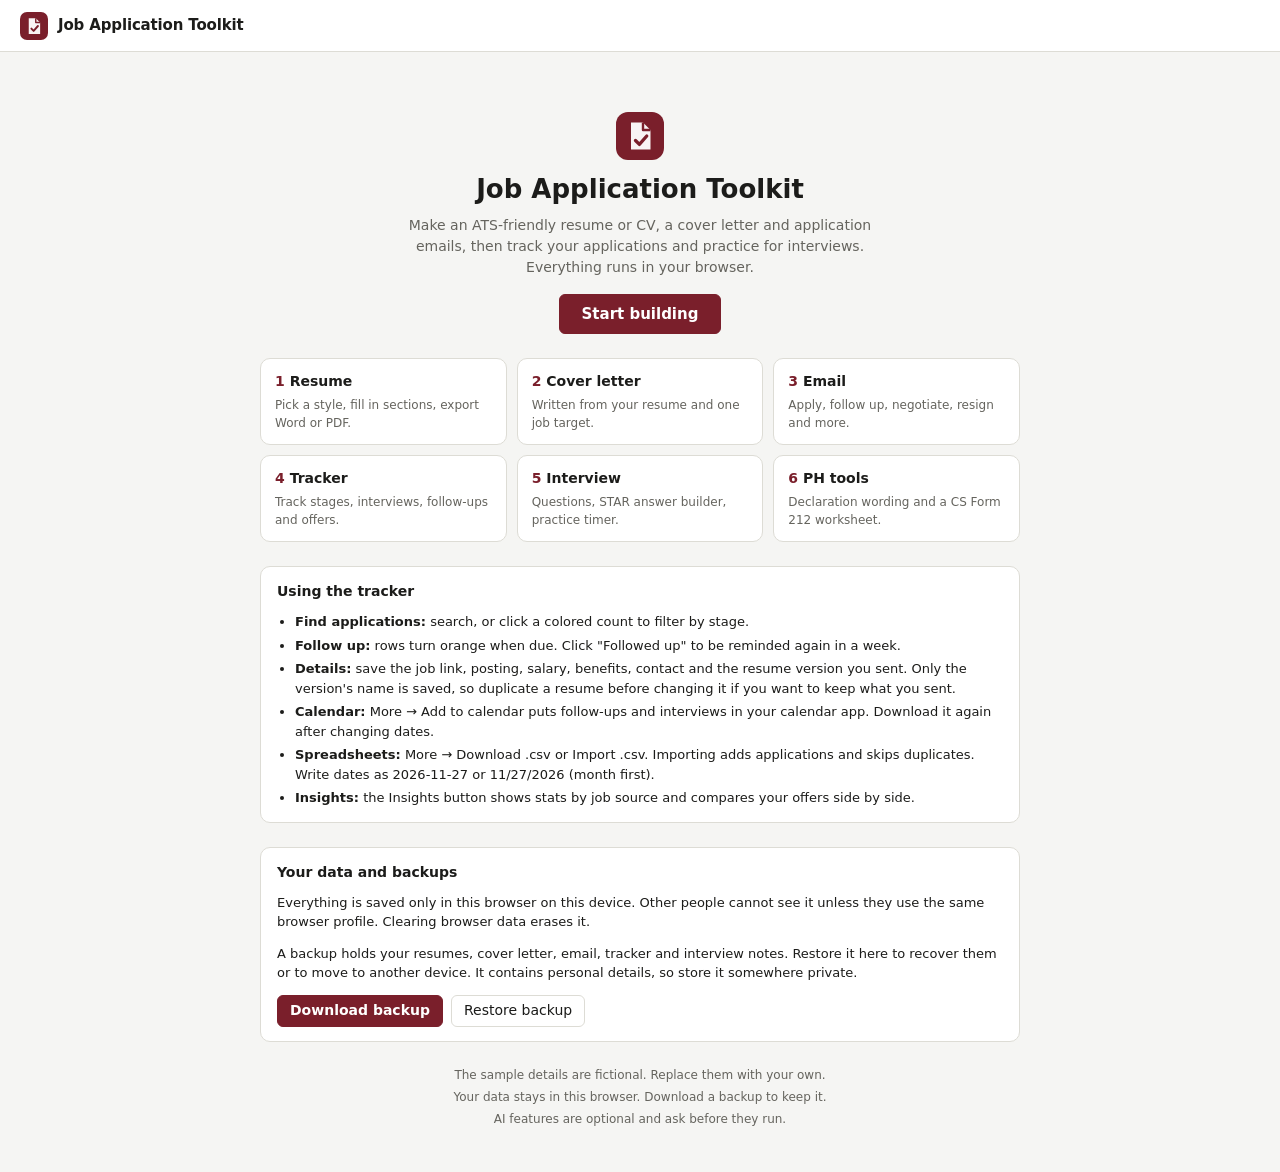
==== commit 77a17fcf: "feat: add insights feature for job offers comparison and statistics display" ====
--- a/index.html
+++ b/index.html
@@ -38,7 +38,7 @@
         <li><b>Details:</b> save the job link, posting, salary, benefits, contact and the resume version you sent. Only the version's name is saved, so duplicate a resume before changing it if you want to keep what you sent.</li>
         <li><b>Calendar:</b> More &rarr; Add to calendar puts follow-ups and interviews in your calendar app. Download it again after changing dates.</li>
         <li><b>Spreadsheets:</b> More &rarr; Download .csv or Import .csv. Importing adds applications and skips duplicates. Write dates as 2026-11-27 or 11/27/2026 (month first).</li>
-        <li><b>Stats and offers:</b> compare job sources, and see offers side by side.</li>
+        <li><b>Insights:</b> the Insights button shows stats by job source and compares your offers side by side.</li>
       </ul>
     </section>
     <section class="card gcard"><h2>Your data and backups</h2>
@@ -112,11 +112,10 @@
 <main id="paneTracker" class="wide" hidden>
   <div style="display:flex;flex-direction:column;gap:12px">
     <div class="bar"><button id="tAdd" class="pri">+ Add application</button><input type="search" id="tSearch" placeholder="Search applications" aria-label="Search applications" autocomplete="off"><span class="sp"></span>
+      <div class="menu" id="tInsights"><button data-menu id="tInsightsBtn" aria-haspopup="true" aria-expanded="false">Insights &#9662;</button><div class="pop" role="menu" hidden><button id="tStatsBtn" role="menuitem">Stats by job source</button><button id="tOffersBtn" role="menuitem">Compare offers</button></div></div>
       <div class="menu"><button data-menu aria-haspopup="true" aria-expanded="false" aria-label="More actions">More &#9662;</button><div class="pop" role="menu" hidden><button id="tFromJob" role="menuitem">Add current job target</button><button id="tSort" role="menuitem">Sort by follow-up date</button><button id="tIcs" role="menuitem">Add to calendar (.ics)</button><button id="tCsv" role="menuitem">Download .csv</button><button id="tImport" role="menuitem">Import .csv</button><hr><button id="tSample" role="menuitem">Load sample</button><button id="tClear" role="menuitem">Clear all</button></div></div>
     </div>
     <div class="card"><h2>Overview</h2><div id="tSummary"></div></div>
-    <details class="card" id="tStatsCard"><summary>Stats by job source</summary><div id="tStats"></div></details>
-    <details class="card" id="tOffersCard"><summary>Compare offers</summary><div id="tOffers"></div></details>
     <div class="card" id="tCard"><div id="tTable"></div></div>
   </div>
 </main>
@@ -128,6 +127,8 @@
   <div id="pForm"></div>
   <div class="side" id="pSide"></div>
 </main>
+<div class="overlay" id="tStatsDlg" role="dialog" aria-modal="true" aria-labelledby="tStatsDlgT" hidden><div class="dlg report"><div class="dlg-head"><h2 id="tStatsDlgT">Stats by job source</h2><button data-close>Close</button></div><div id="tStats"></div></div></div>
+<div class="overlay" id="tOffersDlg" role="dialog" aria-modal="true" aria-labelledby="tOffersDlgT" hidden><div class="dlg report"><div class="dlg-head"><h2 id="tOffersDlgT">Compare offers</h2><button data-close>Close</button></div><div id="tOffers"></div></div></div>
 <input type="file" id="fImport" accept=".docx,.pdf,.txt" hidden>
 <input type="file" id="fCsv" accept=".csv,text/csv" hidden>
 <input type="file" id="fRestore" accept=".json,application/json" hidden>
--- a/styles.css
+++ b/styles.css
@@ -172,8 +172,6 @@
 .upcoming{margin-bottom:12px;font-size:13px}
 .upcoming ul{list-style:none;margin:4px 0 0;padding:0}
 #tSummary>.hint{margin:12px 0 0}
-#tStatsCard>summary{cursor:pointer;font-size:13px;font-weight:600}
-#tStatsCard[open]>summary{margin-bottom:12px}
 #tStats>.hint:not(:only-child){margin-top:12px!important}
 .stats-wrap{overflow-x:auto}
 .stats{width:100%;table-layout:fixed;border-collapse:collapse;font-size:13px}
@@ -266,8 +264,6 @@
   .tt td.c-applied,.tt td.c-follow{grid-column:1/-1}
 }
 /* Compare offers, details panel additions and guide cards */
-#tOffersCard>summary{cursor:pointer;font-size:13px;font-weight:600}
-#tOffersCard[open]>summary{margin-bottom:12px}
 #tOffers>.hint{margin:0}
 #tOffers>.offers-wrap+.hint{margin-top:12px}
 .offers-wrap{overflow-x:auto}
@@ -282,3 +278,12 @@
 .gcard ul{padding-left:18px;margin-bottom:0}
 .gcard li+li{margin-top:4px}
 .gcard .toolbar{margin:0}
+.dlg.report{max-width:760px;max-height:100%;overflow:auto;padding:16px;gap:12px}
+.dlg-head{display:flex;align-items:center;justify-content:space-between;gap:12px}
+@media(max-width:420px){
+  #paneTracker .bar #tAdd{flex-basis:100%}
+  #paneTracker .bar .sp{display:none}
+  #paneTracker .bar .menu{flex:1}
+  #paneTracker .bar .menu>button{width:100%}
+  #tInsights .pop{left:0;right:auto}
+}
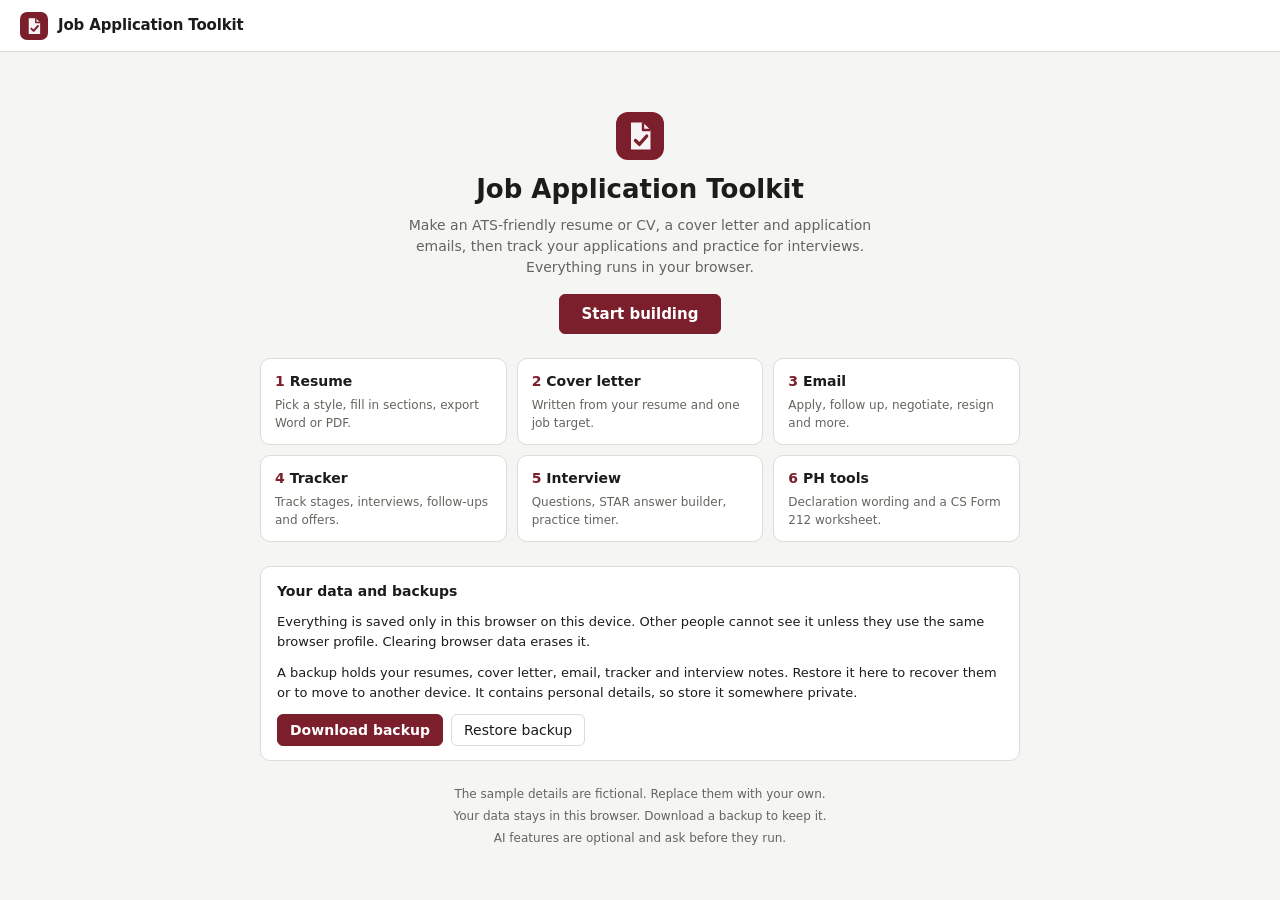
==== commit d063e53c: "refactor: remove outdated tracker usage instructions and clean up styles" ====
--- a/index.html
+++ b/index.html
@@ -31,16 +31,6 @@
       <li><button data-go="interview"><b>Interview</b><span>Questions, STAR answer builder, practice timer.</span></button></li>
       <li><button data-go="ph"><b>PH tools</b><span>Declaration wording and a CS Form 212 worksheet.</span></button></li>
     </ol>
-    <section class="card gcard"><h2>Using the tracker</h2>
-      <ul>
-        <li><b>Find applications:</b> search, or click a colored count to filter by stage.</li>
-        <li><b>Follow up:</b> rows turn orange when due. Click "Followed up" to be reminded again in a week.</li>
-        <li><b>Details:</b> save the job link, posting, salary, benefits, contact and the resume version you sent. Only the version's name is saved, so duplicate a resume before changing it if you want to keep what you sent.</li>
-        <li><b>Calendar:</b> More &rarr; Add to calendar puts follow-ups and interviews in your calendar app. Download it again after changing dates.</li>
-        <li><b>Spreadsheets:</b> More &rarr; Download .csv or Import .csv. Importing adds applications and skips duplicates. Write dates as 2026-11-27 or 11/27/2026 (month first).</li>
-        <li><b>Insights:</b> the Insights button shows stats by job source and compares your offers side by side.</li>
-      </ul>
-    </section>
     <section class="card gcard"><h2>Your data and backups</h2>
       <p>Everything is saved only in this browser on this device. Other people cannot see it unless they use the same browser profile. Clearing browser data erases it.</p>
       <p>A backup holds your resumes, cover letter, email, tracker and interview notes. Restore it here to recover them or to move to another device. It contains personal details, so store it somewhere private.</p>
--- a/styles.css
+++ b/styles.css
@@ -274,9 +274,7 @@
 .t-det .grid>.wide2{grid-column:span 2}
 @media(max-width:1040px){.t-det .grid>.wide2{grid-column:1/-1}}
 .gcard h2{font-size:14px}
-.gcard p,.gcard ul{margin:0 0 12px;font-size:13px}
-.gcard ul{padding-left:18px;margin-bottom:0}
-.gcard li+li{margin-top:4px}
+.gcard p{margin:0 0 12px;font-size:13px}
 .gcard .toolbar{margin:0}
 .dlg.report{max-width:760px;max-height:100%;overflow:auto;padding:16px;gap:12px}
 .dlg-head{display:flex;align-items:center;justify-content:space-between;gap:12px}
